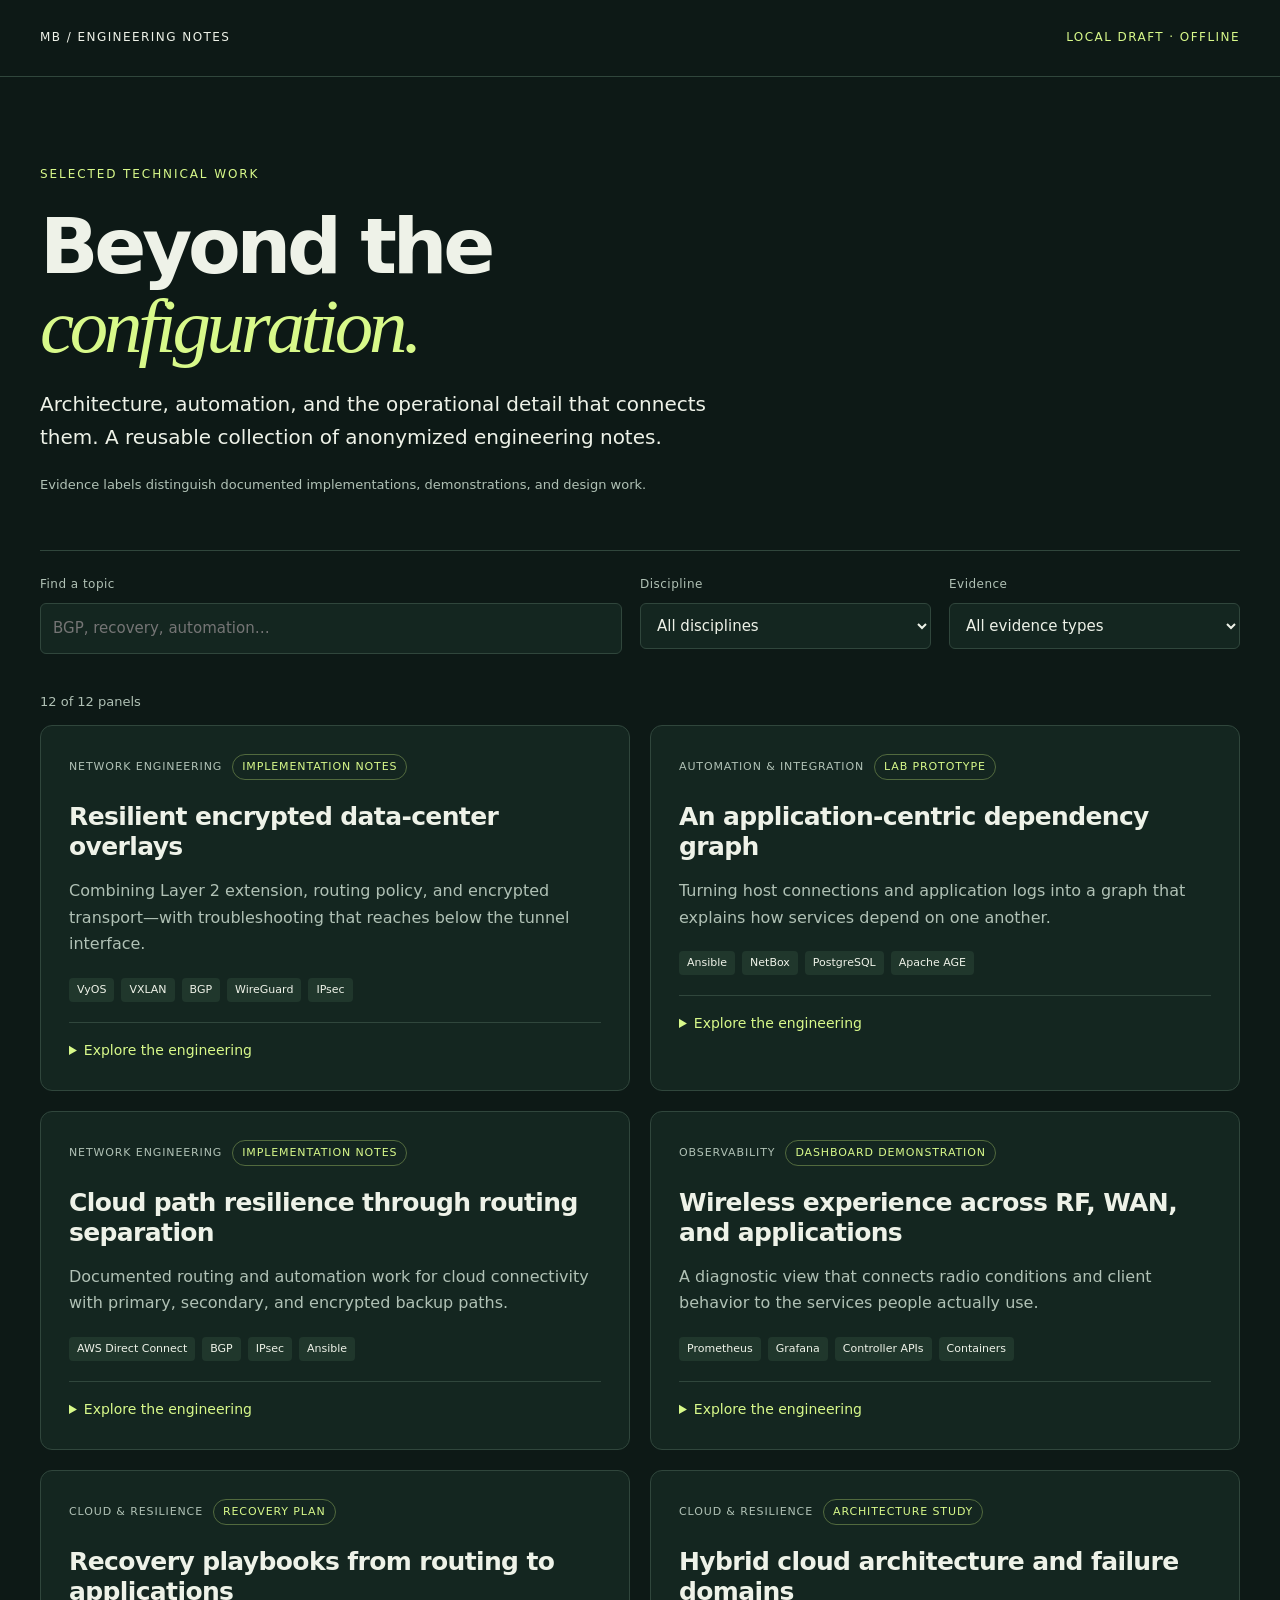
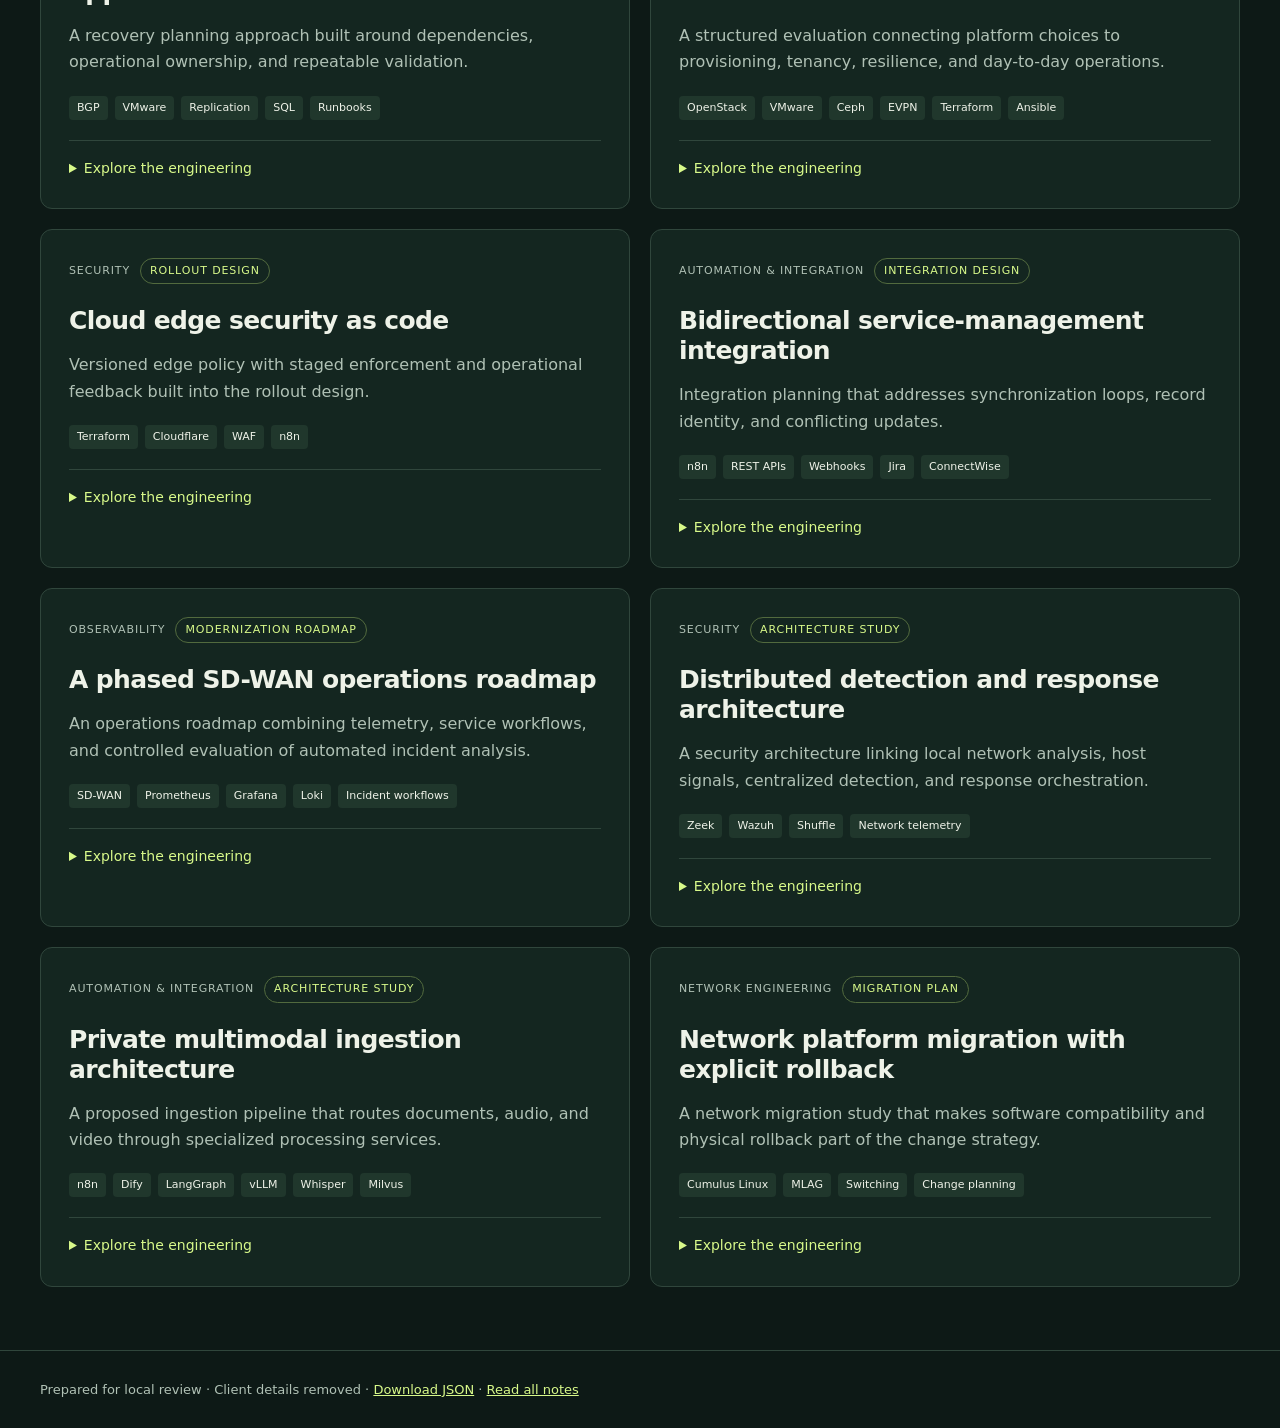
==== site/engineering-notes/index.html @ f0b17b26 "Add anonymized engineering portfolio notes" ====
<!doctype html>
<html lang="en">
<head>
  <meta charset="utf-8">
  <meta name="viewport" content="width=device-width, initial-scale=1">
  <meta http-equiv="Content-Security-Policy" content="default-src 'none'; script-src 'self'; style-src 'self'; img-src 'none'; connect-src 'none'; base-uri 'none'; form-action 'none'">
  <title>Engineering notes · Local portfolio library</title>
  <link rel="stylesheet" href="style.css">
  <script src="panels-data.js" defer></script>
  <script src="script.js" defer></script>
</head>
<body>
  <header><span class="mark">MB / ENGINEERING NOTES</span><span class="local">LOCAL DRAFT · OFFLINE</span></header>
  <main>
    <section class="intro"><p class="eyebrow">SELECTED TECHNICAL WORK</p><h1>Beyond the<br><em>configuration.</em></h1><p class="lead">Architecture, automation, and the operational detail that connects them. A reusable collection of anonymized engineering notes.</p><p class="note">Evidence labels distinguish documented implementations, demonstrations, and design work.</p></section>
    <section aria-label="Panel library">
      <div class="controls"><label>Find a topic<input id="search" type="search" placeholder="BGP, recovery, automation…"></label><label>Discipline<select id="category"><option value="">All disciplines</option></select></label><label>Evidence<select id="evidence"><option value="">All evidence types</option></select></label></div>
      <p id="count" role="status" aria-live="polite"></p><div id="panels" class="grid"></div><p id="empty" hidden>No matching panels. Try another topic or clear the filters.</p>
    </section>
    <noscript><p>JavaScript is disabled. Read the same content in <a href="panels.md">panels.md</a>.</p></noscript>
  </main>
  <footer>Prepared for local review · Client details removed · <a href="panels.json" download>Download JSON</a> · <a href="panels.md">Read all notes</a></footer>
</body>
</html>
---- site/engineering-notes/style.css ----
:root{color-scheme:dark;--bg:#0d1916;--panel:#142620;--line:#30463c;--text:#eef2e8;--muted:#b0c1b5;--accent:#d8f98a;font-family:Inter,ui-sans-serif,system-ui,-apple-system,BlinkMacSystemFont,"Segoe UI",sans-serif}*{box-sizing:border-box}body{margin:0;background:var(--bg);color:var(--text);line-height:1.65}header,main,footer{max-width:1280px;margin:auto;padding:28px 40px}header{display:flex;justify-content:space-between;gap:16px;border-bottom:1px solid var(--line);font-size:12px;letter-spacing:.12em}.local,.eyebrow{color:var(--accent)}.intro{padding:48px 0 42px;max-width:850px}.eyebrow{font-size:12px;letter-spacing:.16em}h1{font-size:clamp(44px,6vw,80px);line-height:1.03;letter-spacing:-.055em;margin:22px 0}h1 em{font-family:Georgia,serif;font-weight:400;color:var(--accent)}.lead{font-size:20px;max-width:670px}.note,footer,#count{color:var(--muted);font-size:13px}.controls{display:grid;grid-template-columns:2fr 1fr 1fr;gap:18px;padding:24px 0;border-top:1px solid var(--line)}label{font-size:12px;letter-spacing:.04em;color:var(--muted)}input,select{display:block;margin-top:8px;width:100%;min-width:0;padding:12px;background:var(--panel);color:var(--text);border:1px solid var(--line);border-radius:6px;font:inherit;font-size:15px}.grid{display:grid;grid-template-columns:repeat(2,minmax(0,1fr));gap:20px}.card{background:var(--panel);border:1px solid var(--line);border-radius:12px;padding:28px;overflow-wrap:anywhere}.meta{display:flex;flex-wrap:wrap;gap:10px;align-items:center;color:var(--muted);font-size:11px;text-transform:uppercase;letter-spacing:.08em}.badge{color:var(--accent);padding:3px 9px;border:1px solid #526a3e;border-radius:20px}h2{font-size:25px;line-height:1.2;letter-spacing:-.025em;margin:22px 0 14px}.summary{color:var(--muted)}.tags{display:flex;flex-wrap:wrap;gap:7px;margin:20px 0}.tag{font-size:11px;background:#20372c;padding:3px 8px;border-radius:4px}details{border-top:1px solid var(--line);padding-top:16px}summary{cursor:pointer;color:var(--accent);font-size:14px}h3{font-size:12px;text-transform:uppercase;letter-spacing:.08em;margin:24px 0 6px}details p,details li{font-size:14px;color:var(--muted)}ul{padding-left:20px}a{color:var(--accent)}:focus-visible{outline:2px solid var(--accent);outline-offset:4px}footer{margin-top:35px;border-top:1px solid var(--line)}[hidden]{display:none!important}@media(max-width:720px){header,main,footer{padding:22px}.grid,.controls{grid-template-columns:1fr}.intro{padding-top:24px}.card{padding:22px}header{flex-wrap:wrap}.lead{font-size:18px}}@media(prefers-reduced-motion:no-preference){.card{transition:border-color .2s}.card:hover{border-color:#658449}}
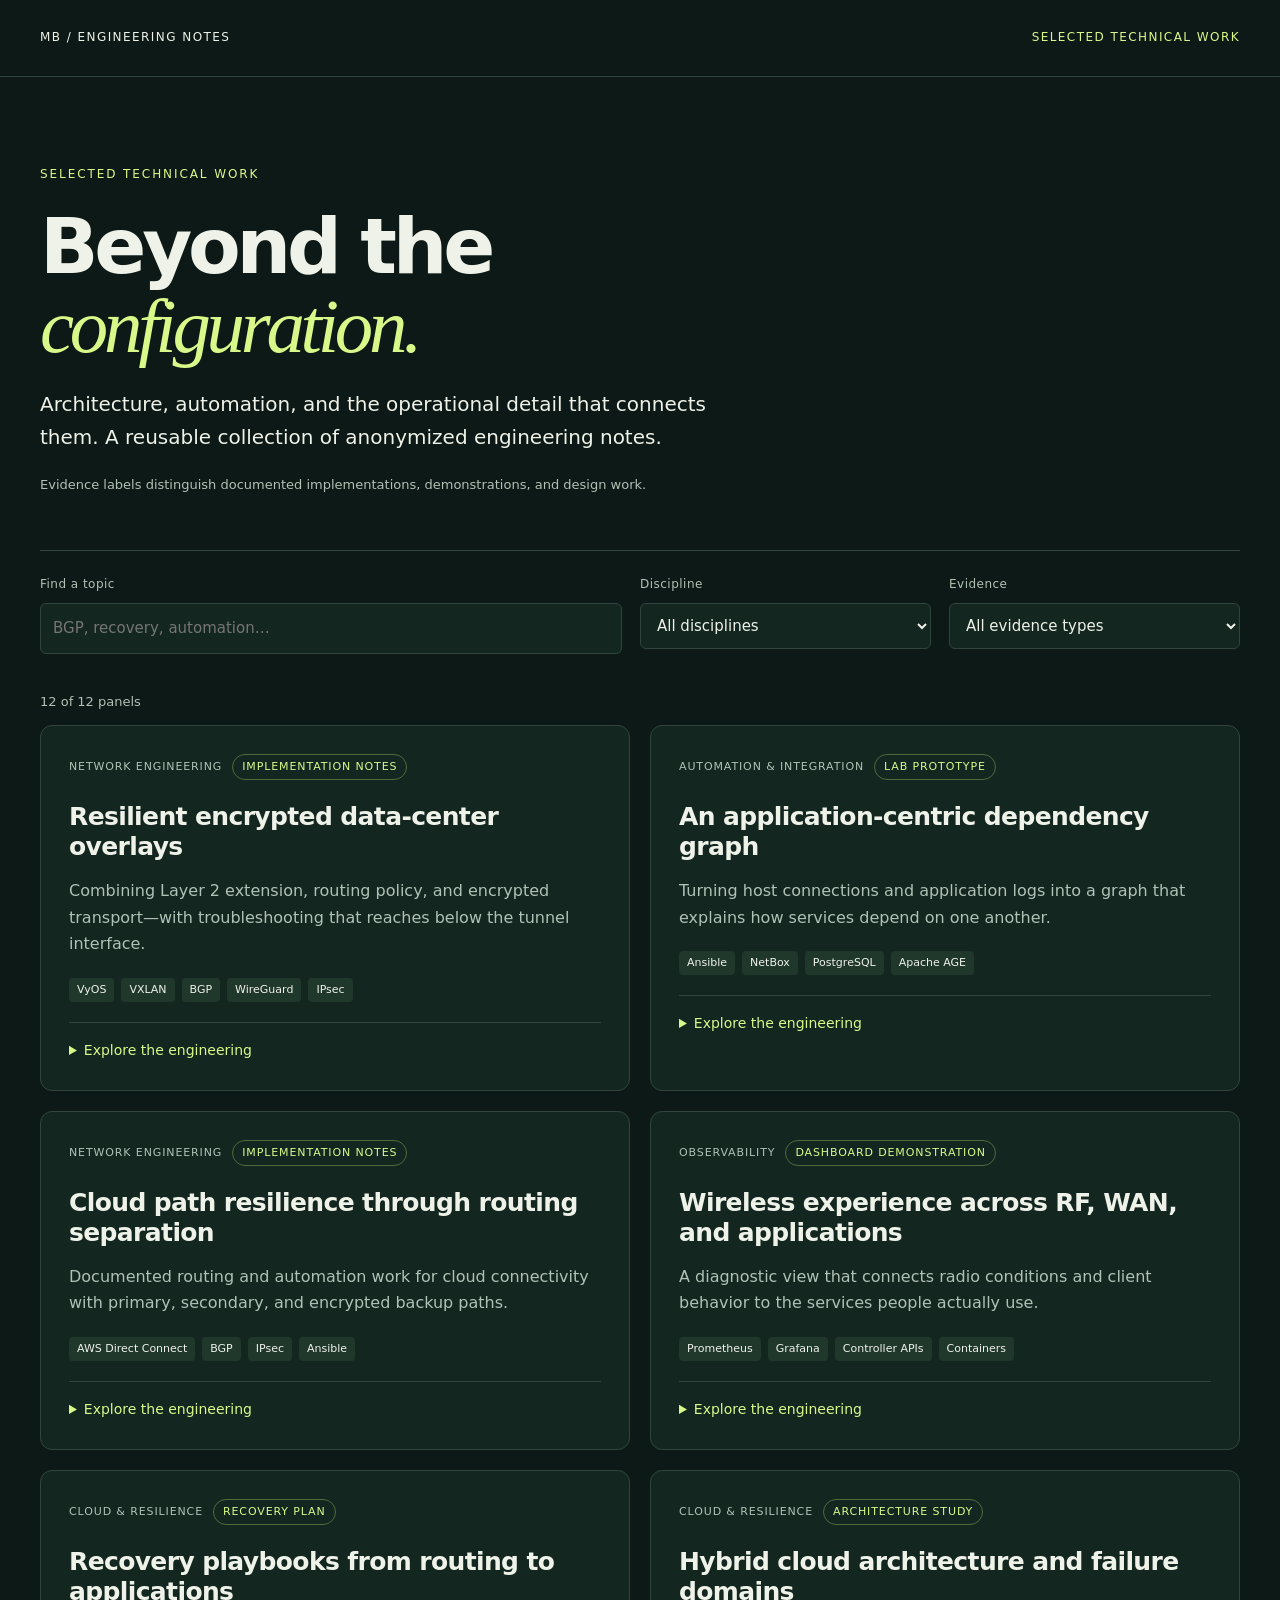
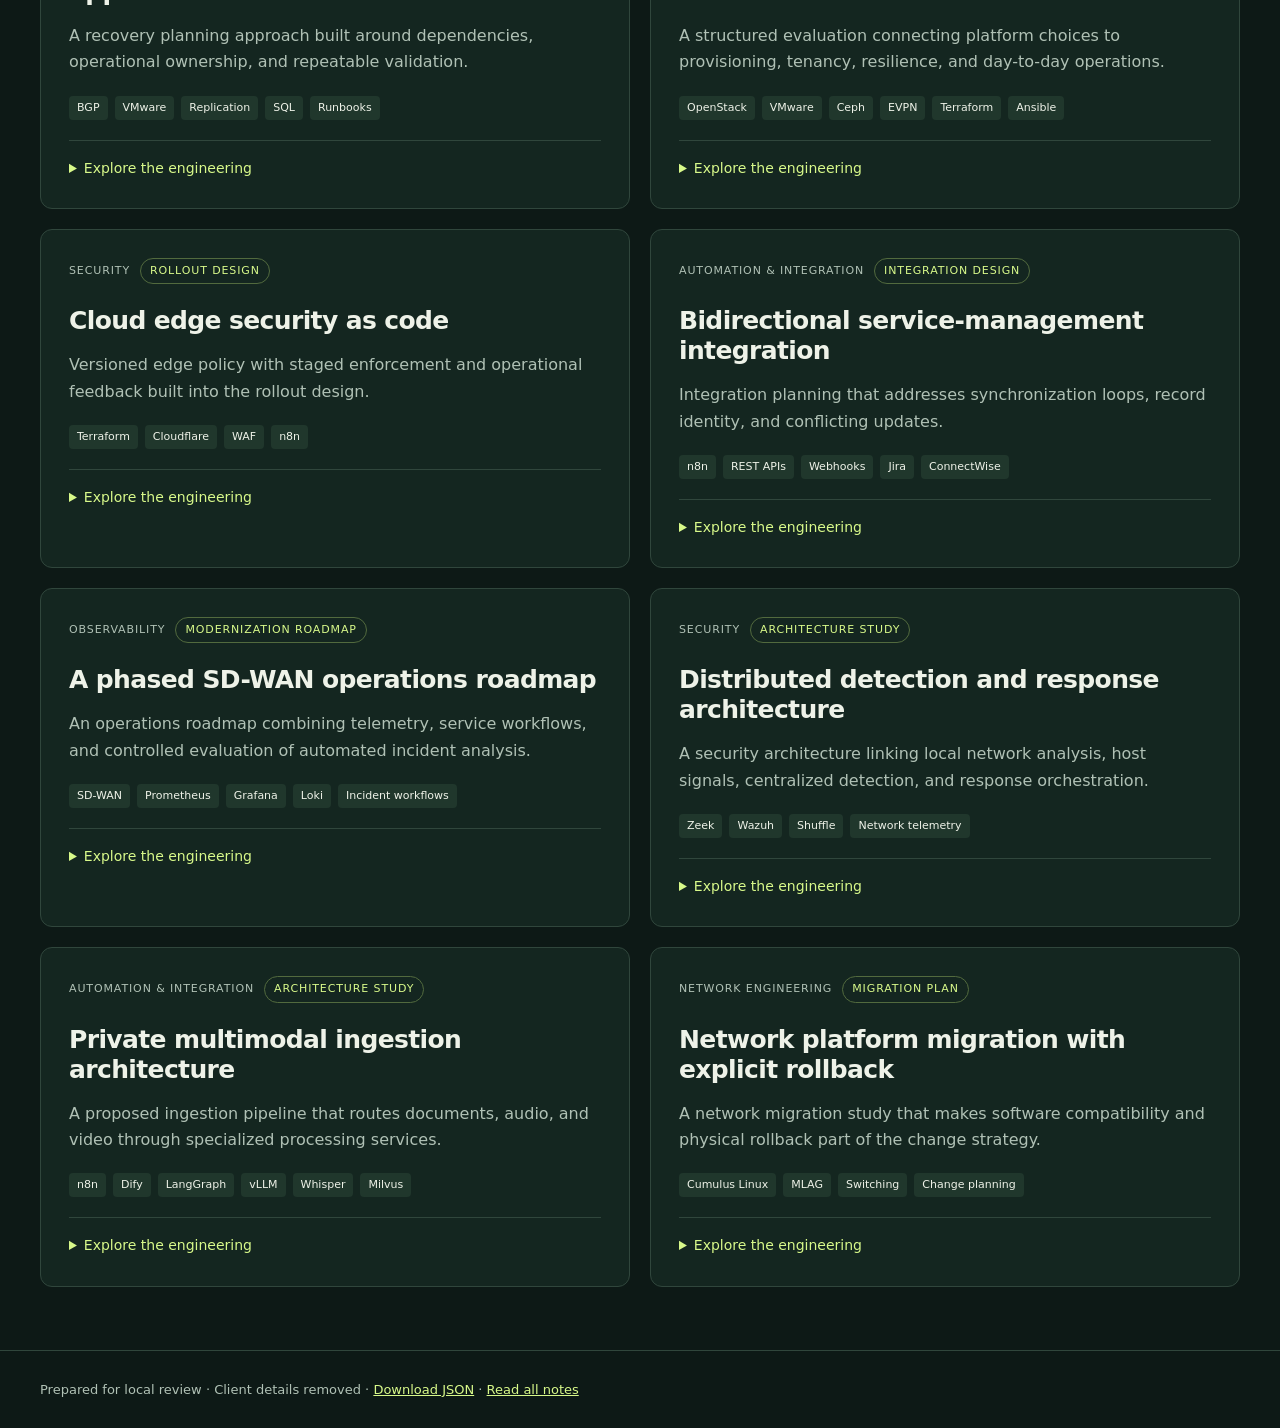
==== commit 473d1ca5: "Remove local draft label from engineering notes" ====
--- a/site/engineering-notes/index.html
+++ b/site/engineering-notes/index.html
@@ -10,7 +10,7 @@
   <script src="script.js" defer></script>
 </head>
 <body>
-  <header><span class="mark">MB / ENGINEERING NOTES</span><span class="local">LOCAL DRAFT · OFFLINE</span></header>
+  <header><span class="mark">MB / ENGINEERING NOTES</span><span class="local">SELECTED TECHNICAL WORK</span></header>
   <main>
     <section class="intro"><p class="eyebrow">SELECTED TECHNICAL WORK</p><h1>Beyond the<br><em>configuration.</em></h1><p class="lead">Architecture, automation, and the operational detail that connects them. A reusable collection of anonymized engineering notes.</p><p class="note">Evidence labels distinguish documented implementations, demonstrations, and design work.</p></section>
     <section aria-label="Panel library">
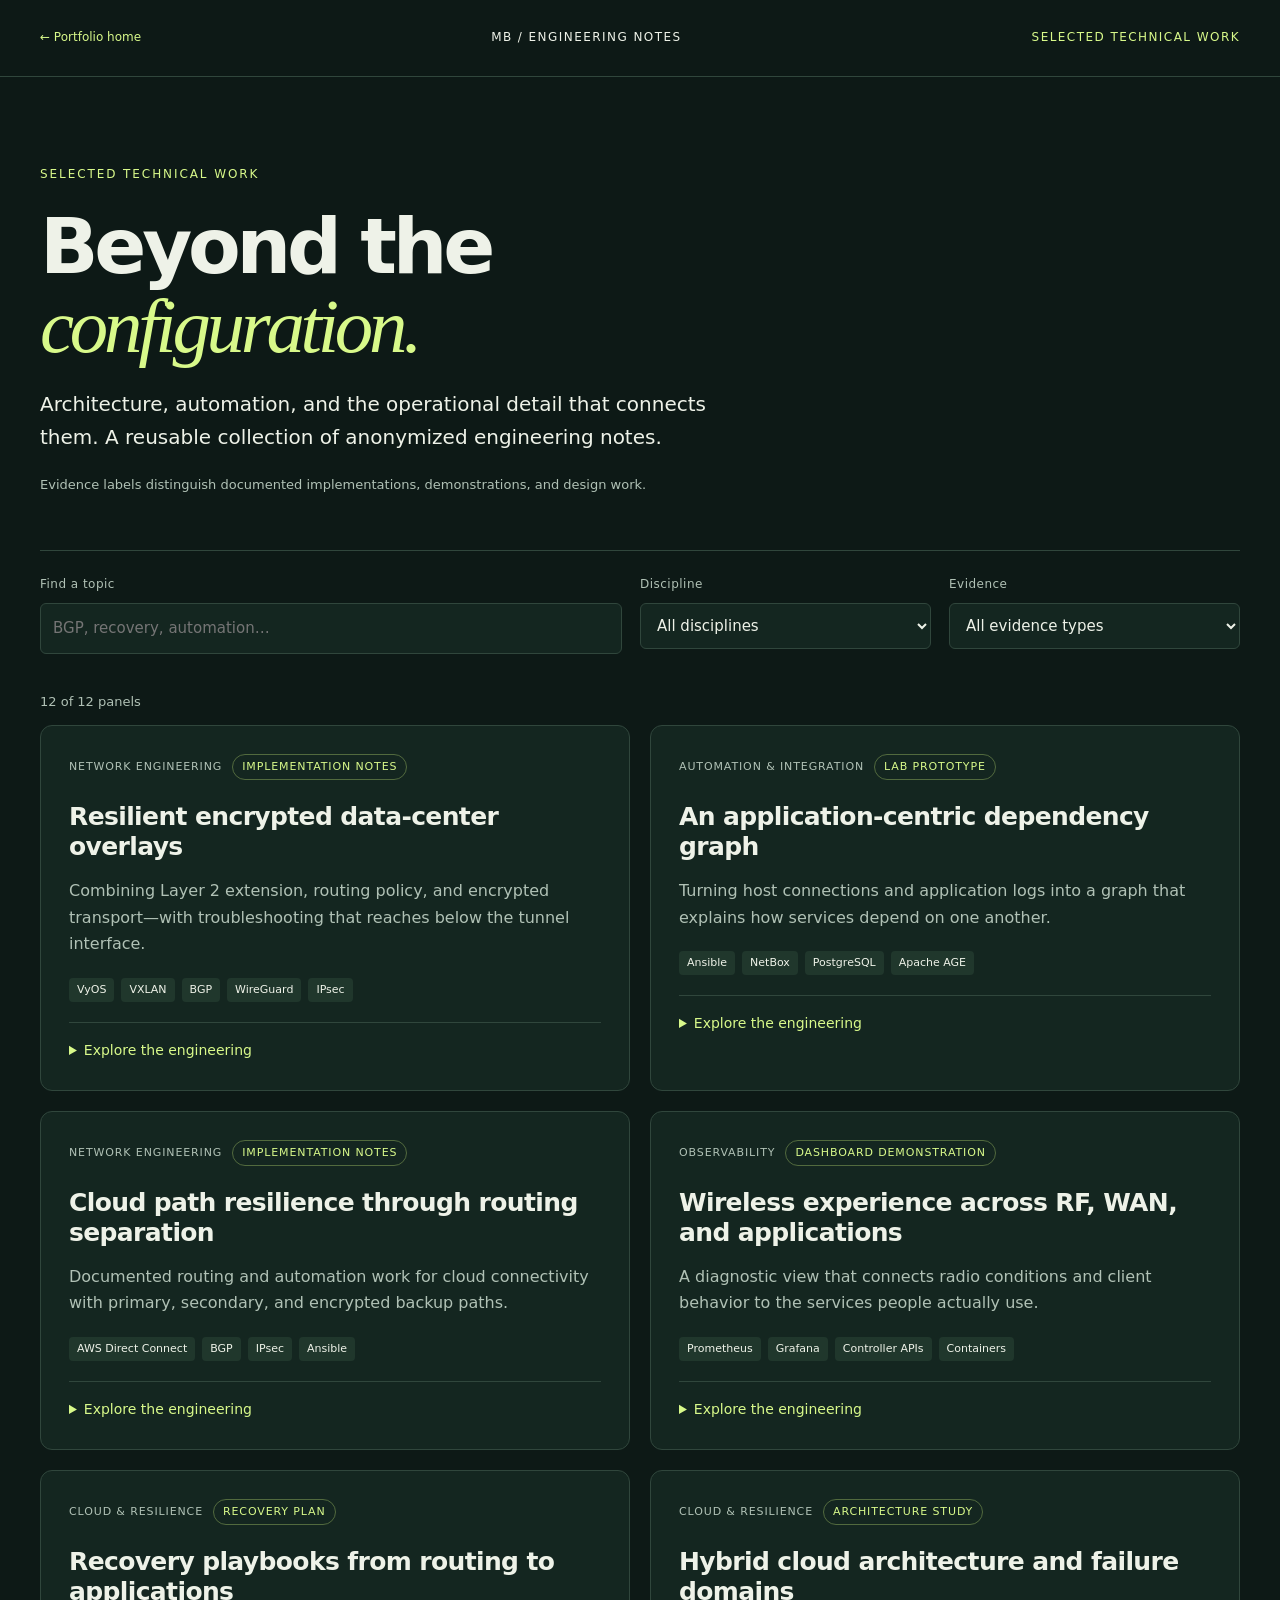
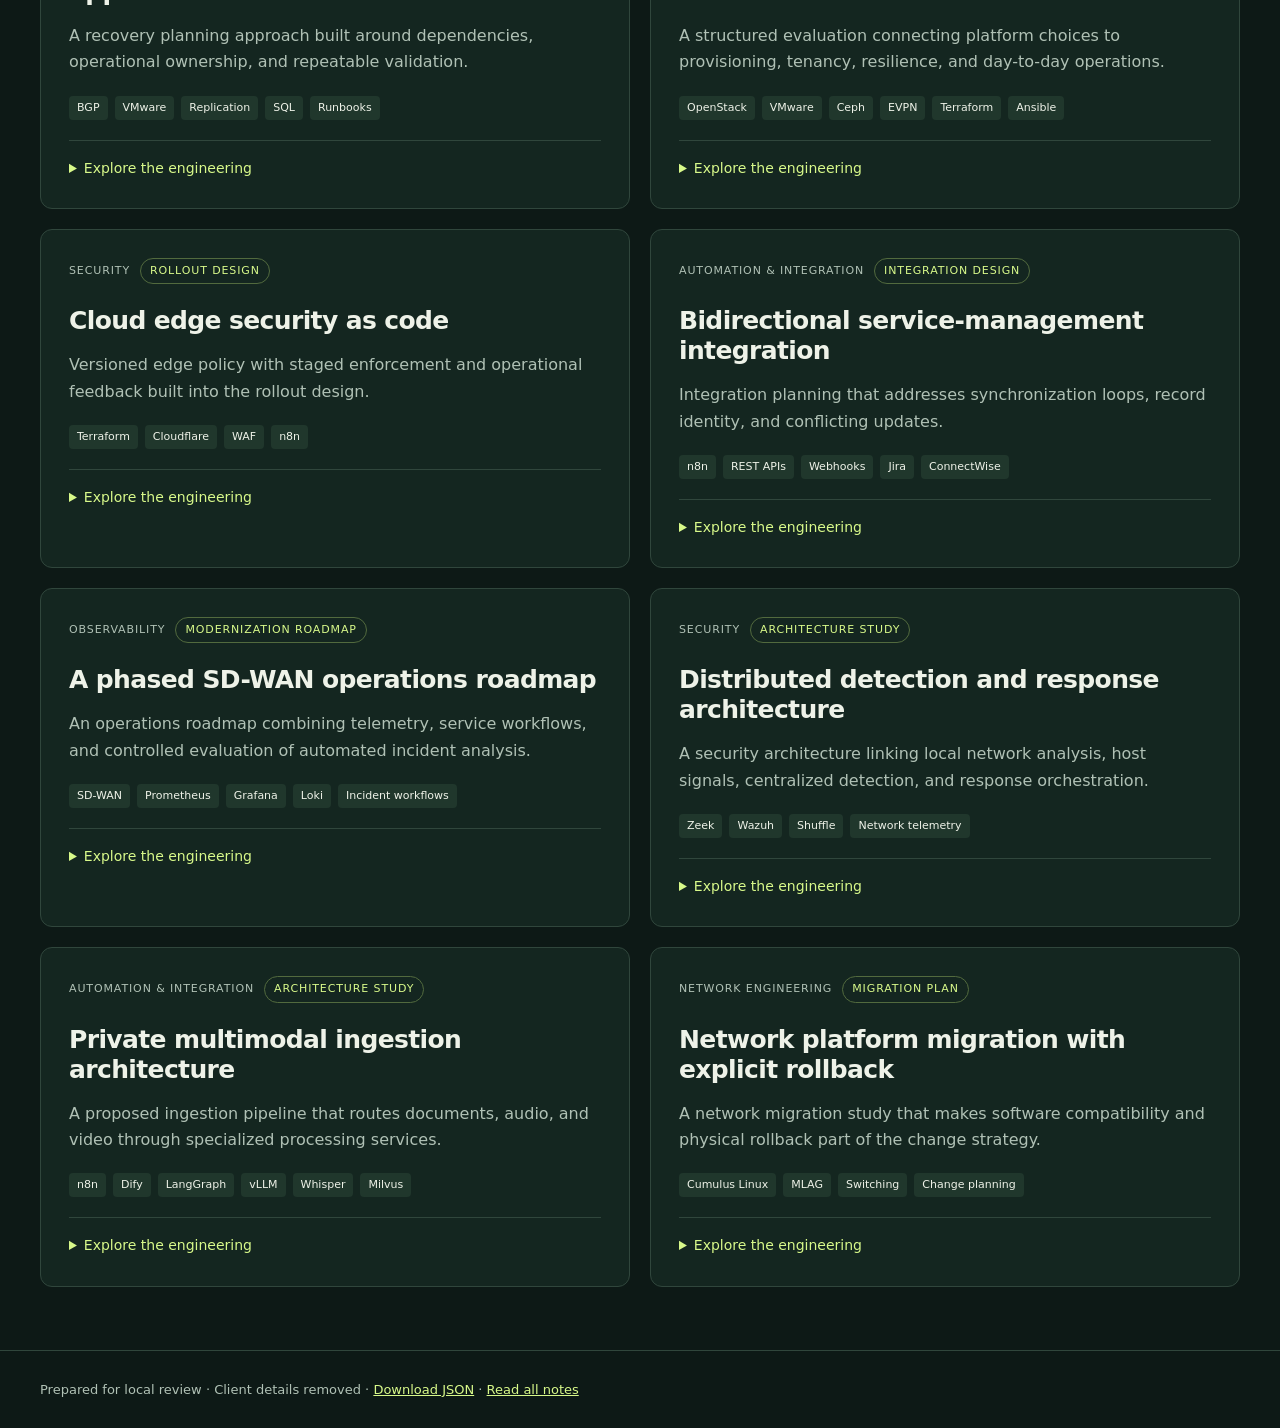
==== commit c253e97c: "Add portfolio return link to engineering notes" ====
--- a/site/engineering-notes/index.html
+++ b/site/engineering-notes/index.html
@@ -10,7 +10,7 @@
   <script src="script.js" defer></script>
 </head>
 <body>
-  <header><span class="mark">MB / ENGINEERING NOTES</span><span class="local">SELECTED TECHNICAL WORK</span></header>
+  <header><a class="back-link" href="../" aria-label="Back to Mesut Bayrak portfolio">← Portfolio home</a><span class="mark">MB / ENGINEERING NOTES</span><span class="local">SELECTED TECHNICAL WORK</span></header>
   <main>
     <section class="intro"><p class="eyebrow">SELECTED TECHNICAL WORK</p><h1>Beyond the<br><em>configuration.</em></h1><p class="lead">Architecture, automation, and the operational detail that connects them. A reusable collection of anonymized engineering notes.</p><p class="note">Evidence labels distinguish documented implementations, demonstrations, and design work.</p></section>
     <section aria-label="Panel library">
--- a/site/engineering-notes/style.css
+++ b/site/engineering-notes/style.css
@@ -1 +1,2 @@
 :root{color-scheme:dark;--bg:#0d1916;--panel:#142620;--line:#30463c;--text:#eef2e8;--muted:#b0c1b5;--accent:#d8f98a;font-family:Inter,ui-sans-serif,system-ui,-apple-system,BlinkMacSystemFont,"Segoe UI",sans-serif}*{box-sizing:border-box}body{margin:0;background:var(--bg);color:var(--text);line-height:1.65}header,main,footer{max-width:1280px;margin:auto;padding:28px 40px}header{display:flex;justify-content:space-between;gap:16px;border-bottom:1px solid var(--line);font-size:12px;letter-spacing:.12em}.local,.eyebrow{color:var(--accent)}.intro{padding:48px 0 42px;max-width:850px}.eyebrow{font-size:12px;letter-spacing:.16em}h1{font-size:clamp(44px,6vw,80px);line-height:1.03;letter-spacing:-.055em;margin:22px 0}h1 em{font-family:Georgia,serif;font-weight:400;color:var(--accent)}.lead{font-size:20px;max-width:670px}.note,footer,#count{color:var(--muted);font-size:13px}.controls{display:grid;grid-template-columns:2fr 1fr 1fr;gap:18px;padding:24px 0;border-top:1px solid var(--line)}label{font-size:12px;letter-spacing:.04em;color:var(--muted)}input,select{display:block;margin-top:8px;width:100%;min-width:0;padding:12px;background:var(--panel);color:var(--text);border:1px solid var(--line);border-radius:6px;font:inherit;font-size:15px}.grid{display:grid;grid-template-columns:repeat(2,minmax(0,1fr));gap:20px}.card{background:var(--panel);border:1px solid var(--line);border-radius:12px;padding:28px;overflow-wrap:anywhere}.meta{display:flex;flex-wrap:wrap;gap:10px;align-items:center;color:var(--muted);font-size:11px;text-transform:uppercase;letter-spacing:.08em}.badge{color:var(--accent);padding:3px 9px;border:1px solid #526a3e;border-radius:20px}h2{font-size:25px;line-height:1.2;letter-spacing:-.025em;margin:22px 0 14px}.summary{color:var(--muted)}.tags{display:flex;flex-wrap:wrap;gap:7px;margin:20px 0}.tag{font-size:11px;background:#20372c;padding:3px 8px;border-radius:4px}details{border-top:1px solid var(--line);padding-top:16px}summary{cursor:pointer;color:var(--accent);font-size:14px}h3{font-size:12px;text-transform:uppercase;letter-spacing:.08em;margin:24px 0 6px}details p,details li{font-size:14px;color:var(--muted)}ul{padding-left:20px}a{color:var(--accent)}:focus-visible{outline:2px solid var(--accent);outline-offset:4px}footer{margin-top:35px;border-top:1px solid var(--line)}[hidden]{display:none!important}@media(max-width:720px){header,main,footer{padding:22px}.grid,.controls{grid-template-columns:1fr}.intro{padding-top:24px}.card{padding:22px}header{flex-wrap:wrap}.lead{font-size:18px}}@media(prefers-reduced-motion:no-preference){.card{transition:border-color .2s}.card:hover{border-color:#658449}}
+:root .back-link{letter-spacing:0;text-decoration:none;white-space:nowrap}:root .back-link:hover{text-decoration:underline}
